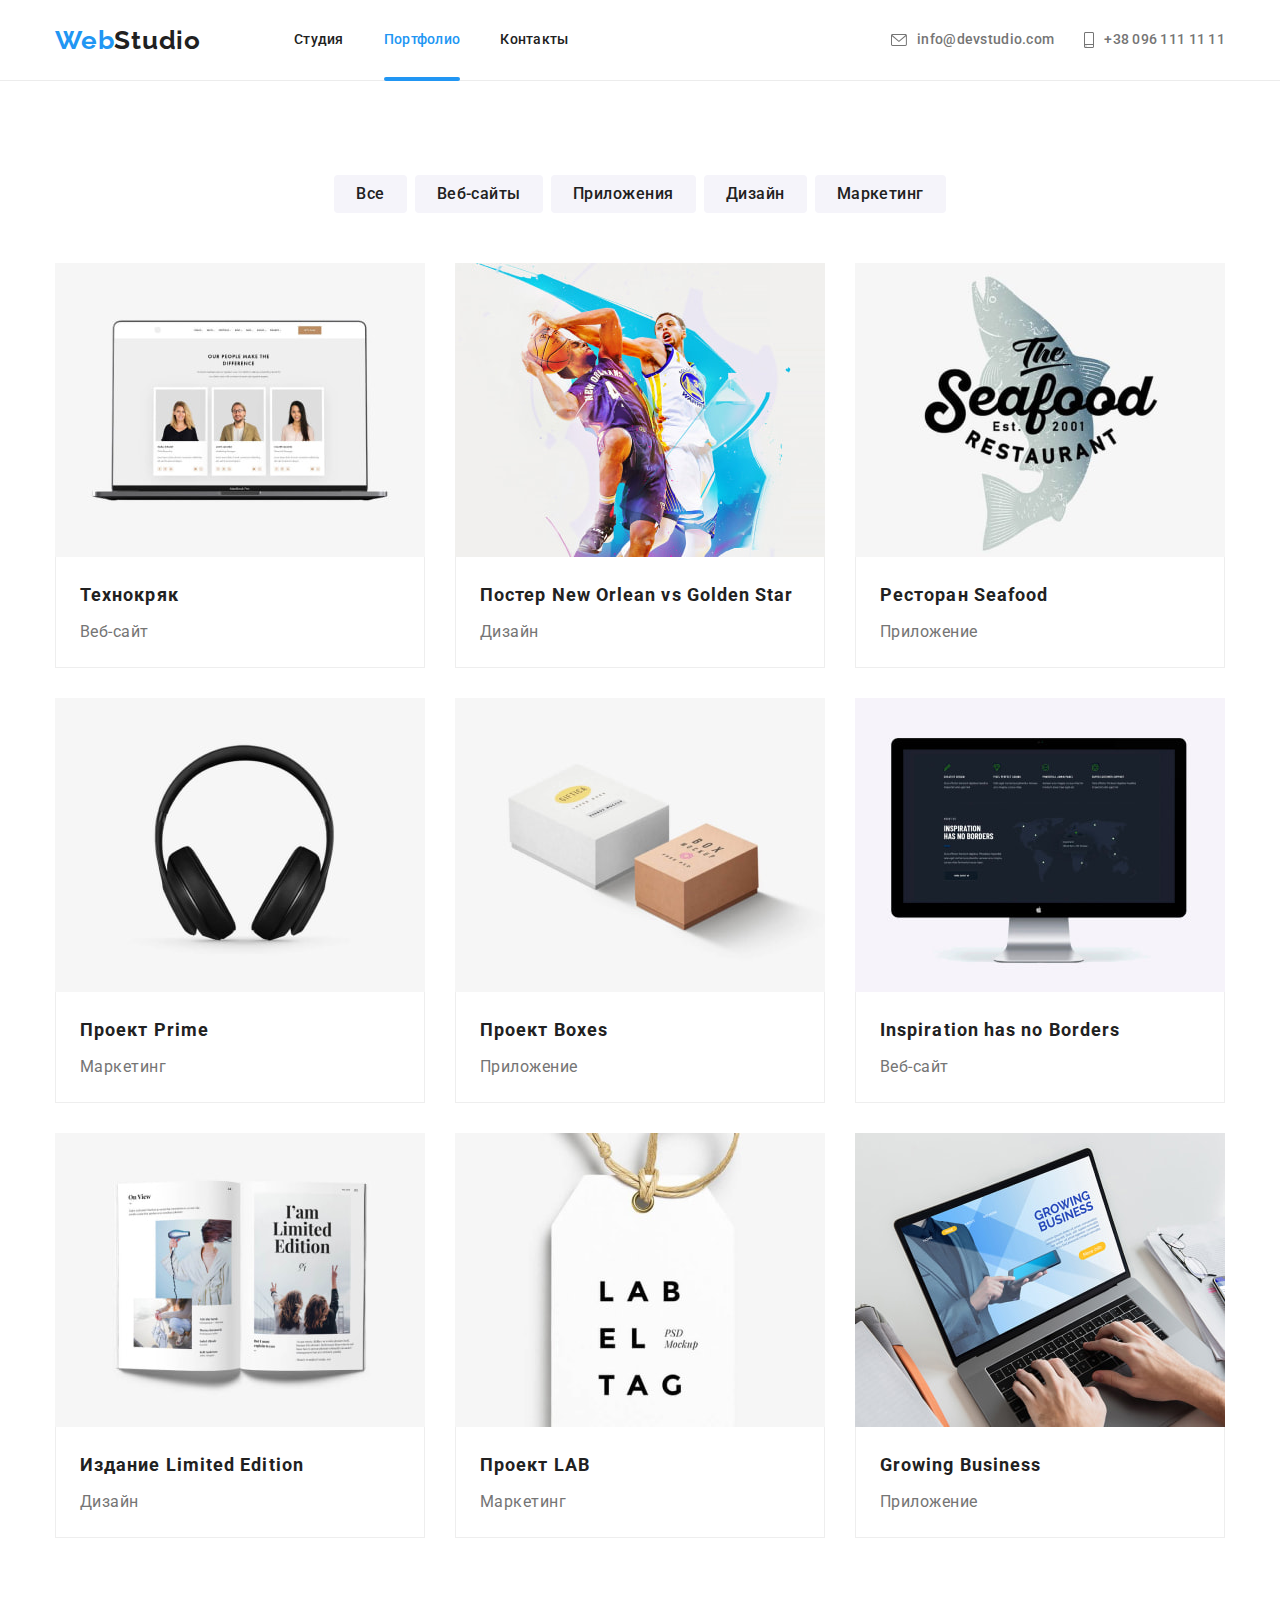
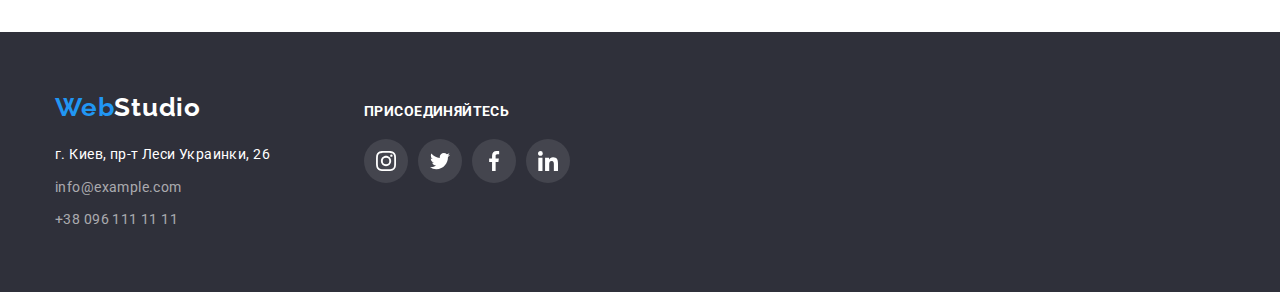
==== portfolio.html @ a19b9f9b "Initial commit" ====
<!DOCTYPE html>
<html lang="ru">
  <head>
    <meta charset="UTF-8" />
    <meta http-equiv="X-UA-Compatible" content="IE=edge" />
    <meta name="viewport" content="width=device-width, initial-scale=1.0" />
    <title>Портфолио</title>
    <link rel="preconnect" href="https://fonts.googleapis.com" />
    <link rel="preconnect" href="https://fonts.gstatic.com" crossorigin />
    <link
      href="https://fonts.googleapis.com/css2?family=Raleway:wght@700&family=Roboto:wght@400;500;700;900&display=swap"
      rel="stylesheet"
    />
    <link
      rel="stylesheet"
      href="https://cdn.jsdelivr.net/npm/modern-normalize@1.1.0/modern-normalize.min.css"
    />
    <link rel="stylesheet" href="./css/styles.css" />
  </head>
  <body>
    <!--header-->
    <header class="header">
      <div class="container header-container">
        <a class="logo link" href="./index.html" lang="en">
          <span class="logo-blue">Web</span>Studio</a
        >
        <nav class="nav">
          <ul class="nav-list list">
            <li class="nav-item"><a class="nav-link link" href="./index.html">Студия</a></li>
            <li class="nav-item">
              <a class="nav-link link current" href="./portfolio.html">Портфолио</a>
            </li>
            <li class="nav-item"><a class="nav-link link" href="">Контакты</a></li>
          </ul>
        </nav>
        <ul class="contacts list">
          <li class="contacts-mail">
            <a class="nav-link contact-link link" href="mailto:">
              <svg class="header-icon" width="16" height="12">
                <use href="./images/icons.svg#envelope-hover"></use>
              </svg>
              info@devstudio.com</a
            >
          </li>
          <li class="contacts-tel">
            <a class="nav-link contact-link link" href="tel:+380961111111">
              <svg class="header-icon" width="10" height="16">
                <use href="./images/icons.svg#smartphone"></use>
              </svg>
              +38 096 111 11 11</a
            >
          </li>
        </ul>
      </div>
    </header>

    <main class="main-portfolio">
      <h1 class="visually-hidden" hidden>Портфолио</h1>
      <section class="button-filter section">
        <div class="container">
          <ul class="button-list list">
            <li class="button-filter-item">
              <button class="button-portfolio" type="button">Все</button>
            </li>
            <li class="button-filter-item">
              <button class="button-portfolio" type="button">Веб-сайты</button>
            </li>
            <li class="button-filter-item">
              <button class="button-portfolio" type="button">Приложения</button>
            </li>
            <li class="button-filter-item">
              <button class="button-portfolio" type="button">Дизайн</button>
            </li>
            <li class="button-filter-item">
              <button class="button-portfolio" type="button">Маркетинг</button>
            </li>
          </ul>
          <ul class="portfolio-list list">
            <li class="portfolio-item">
              <a class="portfolio-link link" href="">
                <div class="portfolio-overlay">
                  <img
                    class="portfolio-img"
                    src="./images/portfolio/img-p-1.jpg"
                    alt="ноутбук с сайтом"
                    width="370"
                    height="294"
                  />
                  <div class="img-overlay">
                    <p class="text-overlay">
                      Технокряк это современная площадка распространения коронавируса. Компании
                      используют эту платформу для цифрового шпионажа и атак на защищённые сервера
                      конкурентов.
                    </p>
                  </div>
                </div>

                <div class="portfolio-content">
                  <h2 class="portfolio-item-title">Технокряк</h2>
                  <p class="portfolio-description">Веб-сайт</p>
                </div></a
              >
            </li>
            <li class="portfolio-item">
              <a class="portfolio-link link" href="">
                <div class="portfolio-overlay">
                  <img
                    class="portfolio-img"
                    src="./images/portfolio/img-p-2.jpg"
                    alt="двое спортсменов играют в баскетбол"
                    width="370"
                    height="294"
                  />
                  <div class="img-overlay">
                    <p class="text-overlay">
                      Технокряк это современная площадка распространения коронавируса. Компании
                      используют эту платформу для цифрового шпионажа и атак на защищённые сервера
                      конкурентов.
                    </p>
                  </div>
                </div>

                <div class="portfolio-content">
                  <h2 class="portfolio-item-title">Постер New Orlean vs Golden Star</h2>
                  <p class="portfolio-description">Дизайн</p>
                </div></a
              >
            </li>
            <li class="portfolio-item">
              <a class="portfolio-link link" href="">
                <div class="portfolio-overlay">
                  <img
                    class="portfolio-img"
                    src="./images/portfolio/img-p-3.jpg"
                    alt="логотип ресторана"
                    width="370"
                    height="294"
                  />
                  <div class="img-overlay">
                    <p class="text-overlay">
                      Технокряк это современная площадка распространения коронавируса. Компании
                      используют эту платформу для цифрового шпионажа и атак на защищённые сервера
                      конкурентов.
                    </p>
                  </div>
                </div>

                <div class="portfolio-content">
                  <h2 class="portfolio-item-title">Ресторан Seafood</h2>
                  <p class="portfolio-description">Приложение</p>
                </div></a
              >
            </li>
            <li class="portfolio-item">
              <a class="portfolio-link link" href="">
                <div class="portfolio-overlay">
                  <img
                    class="portfolio-img"
                    src="./images/portfolio/img-p-4.jpg"
                    alt="наушники"
                    width="370"
                    height="294"
                  />
                  <div class="img-overlay">
                    <p class="text-overlay">
                      Технокряк это современная площадка распространения коронавируса. Компании
                      используют эту платформу для цифрового шпионажа и атак на защищённые сервера
                      конкурентов.
                    </p>
                  </div>
                </div>

                <div class="portfolio-content">
                  <h2 class="portfolio-item-title">Проект Prime</h2>
                  <p class="portfolio-description">Маркетинг</p>
                </div></a
              >
            </li>
            <li class="portfolio-item">
              <a class="portfolio-link link" href="">
                <div class="portfolio-overlay">
                  <img
                    class="portfolio-img"
                    src="./images/portfolio/img-p-5.jpg"
                    alt="две коробки"
                    width="370"
                    height="294"
                  />
                  <div class="img-overlay">
                    <p class="text-overlay">
                      Технокряк это современная площадка распространения коронавируса. Компании
                      используют эту платформу для цифрового шпионажа и атак на защищённые сервера
                      конкурентов.
                    </p>
                  </div>
                </div>

                <div class="portfolio-content">
                  <h2 class="portfolio-item-title">Проект Boxes</h2>
                  <p class="portfolio-description">Приложение</p>
                </div></a
              >
            </li>
            <li class="portfolio-item">
              <a class="portfolio-link link" href="">
                <div class="portfolio-overlay">
                  <img
                    class="portfolio-img"
                    src="./images/portfolio/img-p-6.jpg"
                    alt="моноблок с сайтом"
                    width="370"
                    height="294"
                  />
                  <div class="img-overlay">
                    <p class="text-overlay">
                      Технокряк это современная площадка распространения коронавируса. Компании
                      используют эту платформу для цифрового шпионажа и атак на защищённые сервера
                      конкурентов.
                    </p>
                  </div>
                </div>

                <div class="portfolio-content">
                  <h2 class="portfolio-item-title" lang="en">Inspiration has no Borders</h2>
                  <p class="portfolio-description">Веб-сайт</p>
                </div></a
              >
            </li>
            <li class="portfolio-item">
              <a class="portfolio-link link" href="">
                <div class="portfolio-overlay">
                  <img
                    class="portfolio-img"
                    src="./images/portfolio/img-p-7.jpg"
                    alt="развернутый журнал"
                    width="370"
                    height="294"
                  />
                  <div class="img-overlay">
                    <p class="text-overlay">
                      Технокряк это современная площадка распространения коронавируса. Компании
                      используют эту платформу для цифрового шпионажа и атак на защищённые сервера
                      конкурентов.
                    </p>
                  </div>
                </div>

                <div class="portfolio-content">
                  <h2 class="portfolio-item-title">Издание Limited Edition</h2>
                  <p class="portfolio-description">Дизайн</p>
                </div></a
              >
            </li>

            <li class="portfolio-item">
              <a class="portfolio-link link" href="">
                <div class="portfolio-overlay">
                  <img
                    class="portfolio-img"
                    src="./images/portfolio/img-p-8.jpg"
                    alt="бирка с логотипом"
                    width="370"
                    height="294"
                  />
                  <div class="img-overlay">
                    <p class="text-overlay">
                      Технокряк это современная площадка распространения коронавируса. Компании
                      используют эту платформу для цифрового шпионажа и атак на защищённые сервера
                      конкурентов.
                    </p>
                  </div>
                </div>

                <div class="portfolio-content">
                  <h2 class="portfolio-item-title">Проект LAB</h2>
                  <p class="portfolio-description">Маркетинг</p>
                </div></a
              >
            </li>
            <li class="portfolio-item">
              <a class="portfolio-link link" href="">
                <div class="portfolio-overlay">
                  <img
                    class="portfolio-img"
                    src="./images/portfolio/img-p-9.jpg"
                    alt="руки на ноутбуке"
                    width="370"
                    height="294"
                  />
                  <div class="img-overlay">
                    <p class="text-overlay">
                      Технокряк это современная площадка распространения коронавируса. Компании
                      используют эту платформу для цифрового шпионажа и атак на защищённые сервера
                      конкурентов.
                    </p>
                  </div>
                </div>

                <div class="portfolio-content">
                  <h2 class="portfolio-item-title" lang="en">Growing Business</h2>
                  <p class="portfolio-description">Приложение</p>
                </div></a
              >
            </li>
          </ul>
        </div>
      </section>
    </main>

    <footer class="footer">
      <div class="container footer-display">
        <div class="adress-block">
          <a class="logo logo-footer link" href="./index.html" lang="en"
            ><span class="logo-blue">Web</span>Studio</a
          >
          <address class="address">
            <p class="address-fact">г. Киев, пр-т Леси Украинки, 26</p>
            <ul class="address-list list">
              <li class="address-item">
                <a class="address-link link" href="mailto:">info@example.com</a>
              </li>
              <li class="address-item">
                <a class="address-link link" href="tel:+380961111111">+38 096 111 11 11</a>
              </li>
            </ul>
          </address>
        </div>
        <div class="socials-block">
          <p class="text-social">присоединяйтесь</p>
          <ul class="footer-socials list">
            <li class="footer-socials-item">
              <a class="footer-socials-link link" href="" aria-label="Instagram">
                <svg class="footer-socials-icon" width="20" height="20">
                  <use href="./images/icons.svg#instagram"></use>
                </svg>
              </a>
            </li>
            <li class="footer-socials-item">
              <a class="footer-socials-link link" href="" aria-label="Twitter">
                <svg class="footer-socials-icon" width="20" height="20">
                  <use href="./images/icons.svg#twitter"></use>
                </svg>
              </a>
            </li>
            <li class="footer-socials-item">
              <a class="footer-socials-link link" href="" aria-label="Facebook">
                <svg class="footer-socials-icon" width="20" height="20">
                  <use href="./images/icons.svg#facebook"></use>
                </svg>
              </a>
            </li>
            <li class="footer-socials-item">
              <a class="footer-socials-link link" href="" aria-label="Linkedin">
                <svg class="footer-socials-icon" width="20" height="20">
                  <use href="./images/icons.svg#linkedin"></use>
                </svg>
              </a>
            </li>
          </ul>
        </div>
      </div>
    </footer>
    <script src="./js/modal.js"></script>
  </body>
</html>
---- css/styles.css ----
:root {
  /* fonts */
  --main-font: 'Roboto', sans-serif;
  --logo-font: 'Raleway', sans-serif;
  /* color fonts */
  --primary-txt: #212121;
  --logo-blue--hover-color: #2196f3;
  --hero-color--logo-white: #ffffff;
  --text-paragraph--contact-link: #757575;
  --link-text: #ffffff99;
  /* background-color */
  --background-main: #ffffff;
  --background-hero--background-footer: #2f303a;
  --background-team: #f5f4fa;
  --background-hover-batton: #188ce8;
  /* icons-color */
  --icon-socials-team: #afb1B8;
  /* animatoins */
  --cubic: cubic-bezier(0.4, 0, 0.2, 1)
}

/* Common styles */
body {
  font-family: var(--main-font);
  color: var(--primary-txt);
  background-color: var(--background-main);
}

h1,
h2,
h3,
p {
  margin-top: 0;
}

img {
  display: block;
  max-width: 100%;
  height: auto;
}

h1:last-child,
h2:last-child,
h3:last-child,
p:last-child {
  margin-bottom: 0;
}

.list {
  list-style: none;
  padding-left: 0;
  margin-top: 0;
  margin-bottom: 0;
}

.link {
  text-decoration: none;
}

.container {
  width: 1200px;
  padding-left: 15px;
  padding-right: 15px;
  margin-left: auto;
  margin-right: auto;
}

.section {
  padding-top: 94px;
  padding-bottom: 94px;
}

.visually-hidden {
  position: absolute;
  width: 1px;
  height: 1px;
  margin: -1px;
  border: 0;
  padding: 0;
  white-space: nowrap;
  clip-path: inset(100%);
  clip: rect(0 0 0 0);
  overflow: hidden;
}

/* header */
.header {
  border-bottom: 1px solid #ececec;

  background-color: var(--background-main);
}

/* fixed header */

/* .header {
  position: fixed;
  width: 100%;
  top: 0;
  left: 0;
  z-index: 1;
}

body {
  margin-top: 80px;
} */

.header-container {
  display: flex;
  align-items: center;
}

.logo {
  margin-right: 93px;

  font-family: var(--logo-font);
  color: var(--primary-txt);
  font-weight: bold;
  font-size: 26px;
  line-height: 1.19;
  letter-spacing: 0.03em;
}

.logo-blue {
  color: var(--logo-blue--hover-color);
}

.nav-list {
  display: flex;
  align-items: center;
}

.nav-item {
  margin-right: 40px;
  position: relative;
}

.current::after {
  position: absolute;

  display: block;
  content: "";

  bottom: -1px;
  width: 100%;
  height: 4px;
  background-color: var(--logo-blue--hover-color);
  border-radius: 2px;
}

.nav-item:last-child {
  margin: 0;
}

.contacts {
  display: flex;
  align-items: center;
  margin-left: auto;
}

.contacts-tel {
  margin-left: 30px;
}

.nav-link {
  display: block;
  padding-top: 32px;
  padding-bottom: 32px;

  color: var(--primary-txt);
  font-weight: 500;
  font-size: 14px;
  line-height: 1.14;
  letter-spacing: 0.02em;

  transition: color 250ms var(--cubic);
}

.contact-link {
  display: flex;
  align-items: center;
  color: var(--text-paragraph--contact-link);
}

.header-icon {
  margin-right: 10px;
  fill: currentColor;
} 

.nav-link:hover,
.nav-link:focus {
  color: var(--logo-blue--hover-color);
}

.nav-link.current {
  color: var(--logo-blue--hover-color);
}

/* main-index */
/* hero */
.hero {
  padding: 200px 0;
  max-width: 1600px;

  margin-left: auto;
  margin-right: auto;

  background-color: var(--background-hero--background-footer);
  background-image:linear-gradient(
    to right,
      rgba(47, 48, 58, 0.4),
      rgba(47, 48, 58, 0.4)
  ),
   url(../images/background/img-back.jpg);
  background-size: cover;
  background-position: center;
  

}

.hero-txt {
  max-width: 696px;
  margin-left: auto;
  margin-right: auto;
  margin-bottom: 30px;

  color: var(--hero-color--logo-white);
  font-weight: 900;
  font-size: 44px;
  line-height: 1.36;
  text-align: center;
  letter-spacing: 0.06em;
  text-transform: uppercase;
}

.hero-button {
  margin-left: auto;
  margin-right: auto;
  padding: 10px 32px;
  box-shadow: 0px 4px 4px rgba(0, 0, 0, 0.15);
  border: none;
  border-radius: 4px;
  max-width: 350px;
  min-width: 200px;

  font-family: var(--main-font);
  color: var(--hero-color--logo-white);
  font-weight: bold;
  font-size: 16px;
  line-height: 1.87;
  display: flex;
  align-items: center;
  text-align: center;
  letter-spacing: 0.06em;
  background-color: var(--logo-blue--hover-color);
  cursor: pointer;

  transition: background-color 250ms var(--cubic);
}

.hero-button:hover,
.hero-button:focus {
  background-color: var(--background-hover-batton);
}

/* benefits */
.benefits {
  padding-bottom: 0;
}

.benefits-list {
  display: flex;
}

.benefits-item {
  margin-right: 30px;
  flex-basis: calc((100% - 90px) / 4);
}

.benefits-item:last-child {
  margin-right: 0;
}

.benefits-block-icon {
display: flex;
justify-content: center;
align-items: center;

width: 270px;
height: 120px;

background-color: var(--background-team);
border-radius: 4px;

margin-bottom: 30px;
}

.benefits-icon {
fill: var(--primary-txt);
    
}

.benefits-title {
  margin-bottom: 10px;

  font-size: 14px;
  line-height: 1.14;
  letter-spacing: 0.03em;
  text-transform: uppercase;
}

.benefits-txt {
  color: var(--text-paragraph--contact-link);
  font-size: 14px;
  line-height: 1.71;
  letter-spacing: 0.03em;
}

/* our work  */
/* our team */
/* title */
.work-title,
.team-title,
.clients-title {
  margin-bottom: 50px;

  font-size: 36px;
  line-height: 1.17;
  text-align: center;
  letter-spacing: 0.03em;
}

/* our work  */
.work-list {
  display: flex;
}

.work-item {
  margin-right: 30px;
}

.work-item:last-child {
  margin-right: 0;
}

.work-block {
  position: relative;
  }


  .work-lower {
  display: flex;
  justify-content: center;
  align-items: center;

  bottom: 0;
  position: absolute;
  width: 100%;
  height: 70px;
  background-color: rgba(47, 48, 58, 0.8);
}

.work-text {
  
  font-style: normal;
  font-weight: 700;
  font-size: 14px;
  line-height: 1.14;
  text-align: center;
  letter-spacing: 0.03em;
  text-transform: uppercase;
  color: var(--hero-color--logo-white);
}

/* our team */
.team {
  background-color: var(--background-team);
}

.team-list {
  display: flex;
}

.team-item {
  margin-right: 30px;

  background: var(--background-main);

  box-shadow: 0px 1px 3px rgba(0, 0, 0, 0.12), 0px 1px 1px rgba(0, 0, 0, 0.14),
    0px 2px 1px rgba(0, 0, 0, 0.2);
  border-radius: 0px 0px 4px 4px;
}

.team-item:last-child {
  margin-right: 0;
}

.team-content {
  padding: 30px 32px;
}

.team-name {
  margin-bottom: 10px;

  font-weight: 500;
  font-size: 16px;
  line-height: 1.19;
  text-align: center;
  letter-spacing: 0.03em;
}

.team-position {
  color: var(--text-paragraph--contact-link);
  font-weight: normal;

  font-weight: 500;
  font-size: 16px;
  line-height: 1.19;
  text-align: center;
  letter-spacing: 0.03em;
}

.team-socials {
  display: flex;
  align-items: center;
  justify-content: center
}

.team-socials-item:not(:last-child) {
  margin-right: 10px;
}

.team-socials-link {
  display: flex;
  justify-content: center;
  align-items: center;

  width: 44px;
  height: 44px;

  background-color: var(--background-main);
  border-radius: 50%;

  color: var(--icon-socials-team);

  transition: background-color 250ms var(--cubic), color 250ms var(--cubic);
  }

.team-socials-link:hover,
.team-socials-link:focus {
  background-color: var(--logo-blue--hover-color);
  color: var(--hero-color--logo-white);
}

.team-socials-icon {
 fill: currentColor;
}

/* permanent clients */

.clients-list{
  display: flex;
  align-items: center;
  justify-content: center
}

.clients-item:not(:last-child) {
  margin-right: 30px;
}

.clients-link {
  display: flex;
  justify-content: center;
  align-items: center;
  
  width: 170px;
  height: 92px;

  color: var(--icon-socials-team);

  border: 1px solid var(--icon-socials-team);
  box-sizing: border-box;
  border-radius: 4px;

  transition: color 250ms var(--cubic),
  border 250ms var(--cubic);
}

.socials-icon {
fill: currentColor;
}

.clients-link:hover,
.clients-link:focus {
  color: var(--logo-blue--hover-color);
  border: 1px solid var(--logo-blue--hover-color);
}

/* portfolio */
.button-list {
  display: flex;
  justify-content: center;
  margin-bottom: 50px;
}

.button-filter-item {
  margin-right: 8px;
}

.button-filter-item:last-child {
  margin-right: 0;
}

.button-portfolio {
  padding: 6px 22px;
  border: none;
  border-radius: 4px;
  max-width: 150px;

  font-family: var(--main-font);
  color: var(--primary-txt);
  font-weight: 500;
  font-size: 16px;
  line-height: 1.62;
  text-align: center;
  letter-spacing: 0.03em;
  background-color: var(--background-team);
  cursor: pointer;

  transition: background-color 250ms var(--cubic),
  color 250ms var(--cubic),
  box-shadow 250ms var(--cubic);
}

.button-portfolio:hover,
.button-portfolio:focus {
  color: var(--hero-color--logo-white);
  background-color: var(--logo-blue--hover-color);
  box-shadow: 0px 3px 1px rgba(0, 0, 0, 0.1),
  0px 1px 2px rgba(0, 0, 0, 0.08),
  0px 2px 2px rgba(0, 0, 0, 0.12);
}

.portfolio-list {
  display: flex;
  flex-wrap: wrap;
}

.portfolio-item {
  background: var(--background-main);

  margin-bottom: 30px;
  margin-right: 30px;
}

.portfolio-item:nth-last-child(-n + 3) {
  margin-bottom: 0;
}

.portfolio-item:nth-child(3n + 3) {
  margin-right: 0;
}

.portfolio-link {
  display: block;

  transition: box-shadow 250ms var(--cubic);
}

.portfolio-overlay {
  position: relative;
  overflow: hidden;
}

.img-overlay {
  opacity: 0;
  padding: 0 24px;
  
  display: flex;
  align-items: center;
 
  bottom: 0;
  position: absolute;
  width: 100%;
  height: 100%;
  background-color: rgba(33, 150, 243, 0.9);

  transform: translateY(100%);
  transition: transform 250ms var(--cubic);

  }

.text-overlay {
  font-weight: 400;
  font-size: 18px;
  line-height: 1.56;
   
  letter-spacing: 0.03em;
  color: var(--hero-color--logo-white);
}

.portfolio-link:hover .img-overlay{
opacity: 1;

transform: translateY(0);
}

.portfolio-link:hover,
.portfolio-link:focus {
  box-shadow: 0px 1px 1px rgba(0, 0, 0, 0.12),
  0px 4px 4px rgba(0, 0, 0, 0.06),
  1px 4px 6px rgba(0, 0, 0, 0.16);
}

.portfolio-content {
  border: 1px solid #eeeeee;
  border-top: none;
  padding: 20px 24px;
}

.portfolio-item-title {
  margin-bottom: 4px;

  color: var(--primary-txt);
  font-size: 18px;
  line-height: 2;
  letter-spacing: 0.06em;
}

.portfolio-description {
  color: var(--text-paragraph--contact-link);
  line-height: 1.87;
  letter-spacing: 0.03em;
}

/* footer */
.footer {
  padding-top: 60px;
  padding-bottom: 60px;

  background-color: var(--background-hero--background-footer);
}

.logo-footer {
  display: block;
  margin-bottom: 20px;

  color: var(--hero-color--logo-white);
}

.address {
  font-family: var(--main-font);
  font-style: normal;
  color: var(--hero-color--logo-white);
  font-weight: normal;
  font-size: 14px;
  line-height: 1.71;
  letter-spacing: 0.03em;
}

.address-item,
.address-fact {
  margin-bottom: 9px;
}

.address-item:last-child {
  margin-bottom: 0;
}

.address-link {
  color: var(--link-text);

  transition: color 250ms var(--cubic);
}

.address-link:hover,
.address-link:focus {
  color: var(--logo-blue--hover-color);
}

.footer-display {
  display: flex;
  align-items: baseline;
}

.adress-block {
margin-right: 70px;
}

.text-social {
  font-style: normal;
  font-weight: 700;
  font-size: 14px;
  line-height: 16px;
  letter-spacing: 0.03em;
  text-transform: uppercase;

  color: var(--hero-color--logo-white);

  margin-bottom: 20px;
}

.footer-socials {
  display: flex;
  align-items: center;
  justify-content: center
}

.footer-socials-item:not(:last-child) {
  margin-right: 10px;
}

.footer-socials-link {
  display: flex;
  justify-content: center;
  align-items: center;

  width: 44px;
  height: 44px;

  background-color: rgba(255, 255, 255, 0.1);
  border-radius: 50%;

  color: var(--hero-color--logo-white);

  transition: background-color 250ms cubic-bezier(0.4, 0, 0.2, 1);
}

.footer-socials-link:hover,
.footer-socials-link:focus {
  background-color: var(--logo-blue--hover-color);
}

.footer-socials-icon {
  fill: currentColor;
}

/* Modal window */

.backdrop {
  position: fixed;
  top: 0;
  left: 0;
  width: 100%;
  height: 100%;
  background-color: rgba(0, 0, 0, 0.2);

  opacity: 1;
  visibility: visible;
  pointer-events: inherit;
  transition: opacity 250ms var(--cubic), visibility 250ms var(--cubic);
}

.backdrop.is-hidden {
  opacity: 0;
  visibility: hidden;
  pointer-events: none;
}

.backdrop.is-hidden .modal {
transform: translate(-50%, -50%) scale(0.5);
transition: transform 250ms var(--cubic);
}

.modal {
  position: absolute;

  top: 50%;
  left: 50%;
  width: 528px;
  height: 581px;

  background-color: var(--hero-color--logo-white);

  transform: translate(-50%, -50%) scale(1);
  transition: transform 250ms var(--cubic);
}

.button-close {
  position: absolute;
  right: 9px;
  top: 7px;
  display: flex;
  align-items: center;
  justify-content: center;
  width: 30px;
  height: 30px;
  background: var(--background-main);
  border: 1px solid rgba(0, 0, 0, 0.2);
  border-radius: 50%;
  color: #000;
  cursor: pointer;
  padding: 0; 
}

.modal-icon {
  fill: currentColor;
}
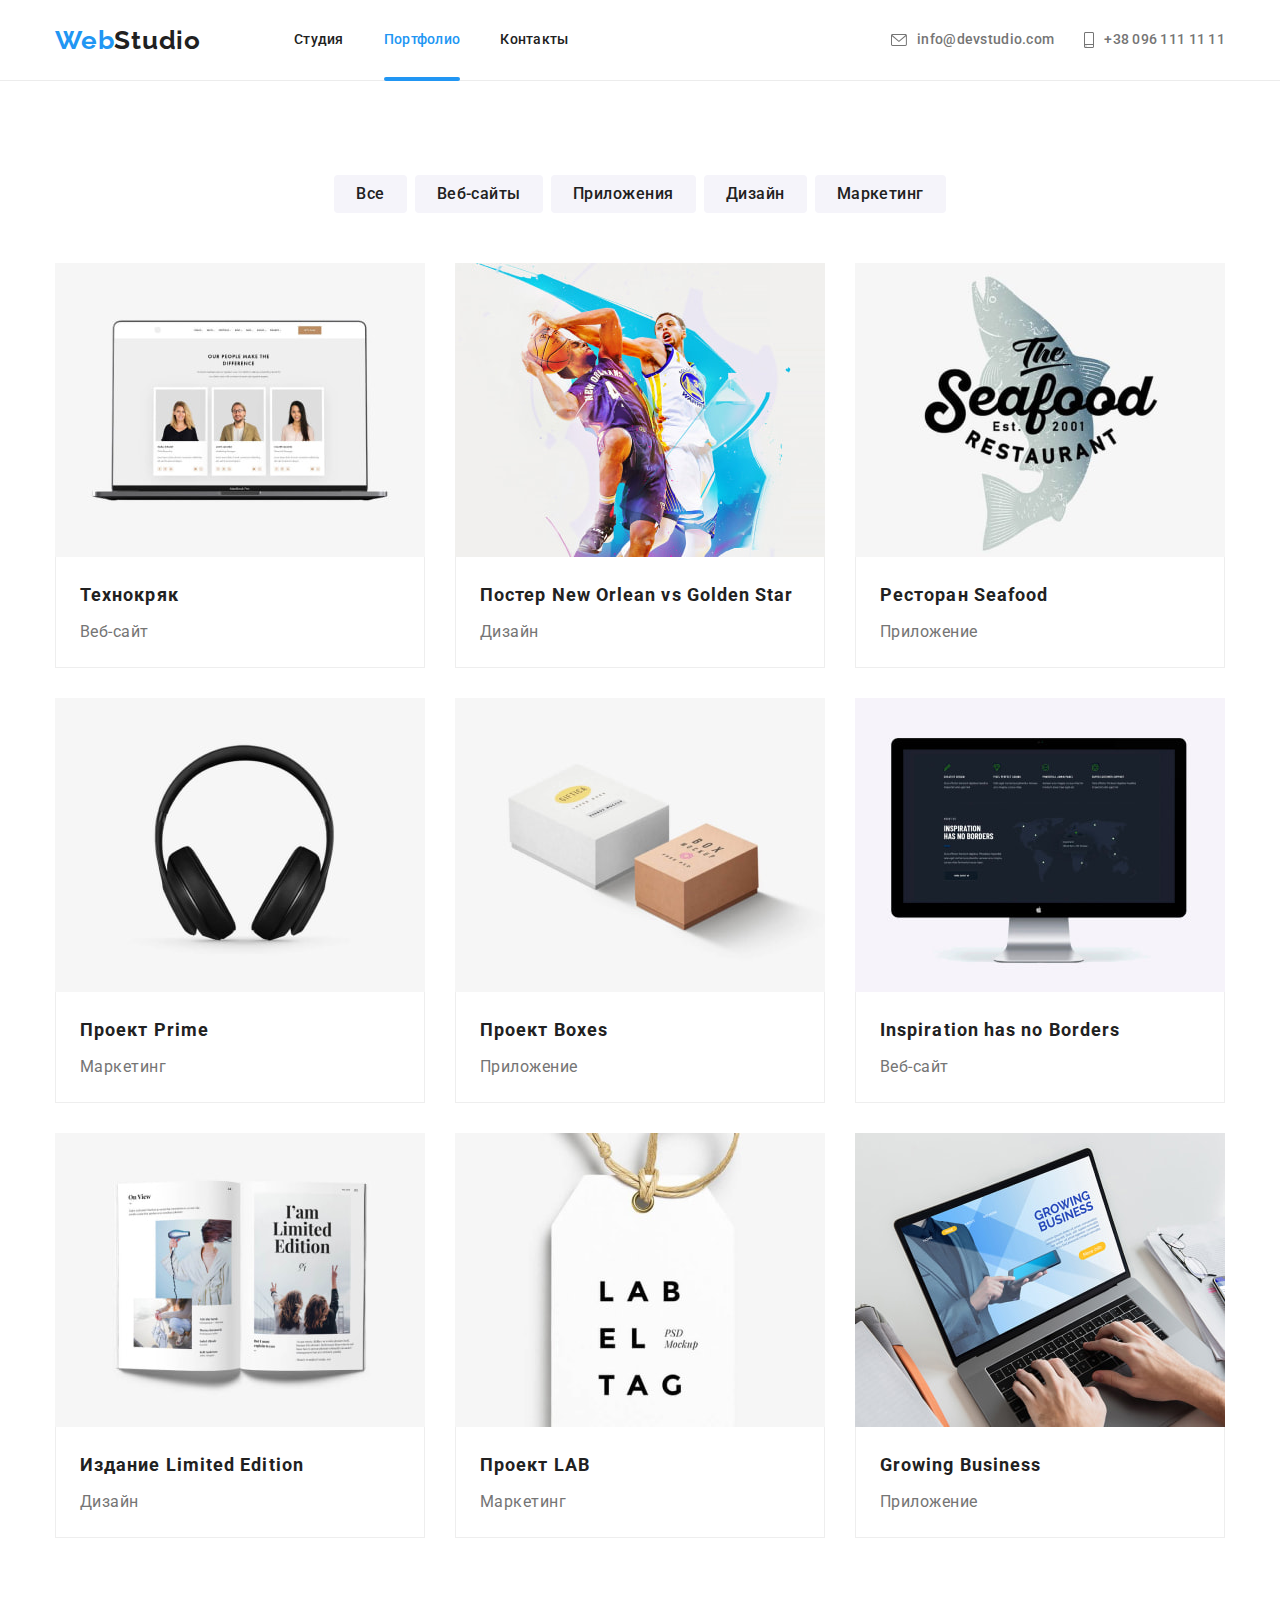
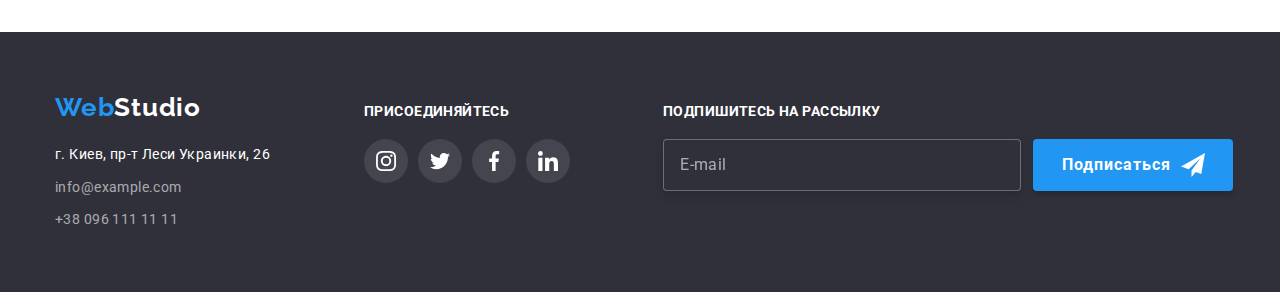
==== commit 07bf821f: "add-mail" ====
--- a/portfolio.html
+++ b/portfolio.html
@@ -307,6 +307,8 @@
       </section>
     </main>
 
+    <!--footer-->
+
     <footer class="footer">
       <div class="container footer-display">
         <div class="adress-block">
@@ -325,6 +327,8 @@
             </ul>
           </address>
         </div>
+
+        <!-- socials -->
         <div class="socials-block">
           <p class="text-social">присоединяйтесь</p>
           <ul class="footer-socials list">
@@ -358,6 +362,20 @@
             </li>
           </ul>
         </div>
+
+        <!-- form mail -->
+        <form class="mailing" action="">
+          <label class="text-label" for="mail">Подпишитесь на рассылку</label>
+          <div class="input-button">
+            <input type="email" name="mail" id="mail" placeholder="E-mail" />
+            <button class="mail-button" type="submit">
+              Подписаться
+              <svg class="footer-socials-icon" width="24" height="24">
+                <use href="./images/icons.svg#send"></use>
+              </svg>
+            </button>
+          </div>
+        </form>
       </div>
     </footer>
     <script src="./js/modal.js"></script>
--- a/css/styles.css
+++ b/css/styles.css
@@ -687,7 +687,6 @@
 }
 
 .text-social {
-  font-style: normal;
   font-weight: 700;
   font-size: 14px;
   line-height: 16px;
@@ -702,7 +701,8 @@
 .footer-socials {
   display: flex;
   align-items: center;
-  justify-content: center
+  justify-content: center;
+  margin-right: 93px;
 }
 
 .footer-socials-item:not(:last-child) {
@@ -731,6 +731,90 @@
 }
 
 .footer-socials-icon {
+  fill: currentColor;
+}
+
+/* form mail */
+
+.mailing {
+  display: flex;
+  flex-direction: column;
+}
+
+.text-label {
+  font-weight: 700;
+  font-size: 14px;
+  line-height: 16px;
+  letter-spacing: 0.03em;
+  text-transform: uppercase;
+  
+  color: var(--hero-color--logo-white);
+  
+  margin-bottom: 20px;
+}
+
+.input-button {
+  display: flex;
+}
+
+.mailing input {
+
+  width: 358px;
+  padding: 15px 16px;
+  margin-right: 12px;
+
+  border: 1px solid rgba(255, 255, 255, 0.3);
+  box-sizing: border-box;
+  filter: drop-shadow(0px 4px 4px rgba(0, 0, 0, 0.15));
+  border-radius: 4px;
+
+  background-color: var(--background-hero--background-footer);
+}
+
+.mailing input::placeholder,
+.mailing input {
+  display: flex;
+  align-items: center;
+
+  font-weight: 400;
+  font-size: 16px;
+  line-height: 1.25;
+  
+  letter-spacing: 0.03em;
+  
+  color: rgba(255, 255, 255, 0.6);
+}
+
+.mail-button {
+  display: flex;
+  align-items: center;
+  justify-content: space-between;
+
+  padding: 10px 28px 10px 29px;
+  box-shadow: 0px 4px 4px rgba(0, 0, 0, 0.15);
+  border: none;
+  border-radius: 4px;
+  max-width: 350px;
+  min-width: 200px;
+
+  color: var(--hero-color--logo-white);
+  font-weight: bold;
+  font-size: 16px;
+  line-height: 1.88;
+
+  letter-spacing: 0.06em;
+  background-color: var(--logo-blue--hover-color);
+  cursor: pointer;
+
+  transition: background-color 250ms var(--cubic);
+}
+
+.mail-button:hover,
+.mail-button:focus {
+  background-color: var(--background-hover-batton);
+}
+
+.mail-icon {
   fill: currentColor;
 }
 
